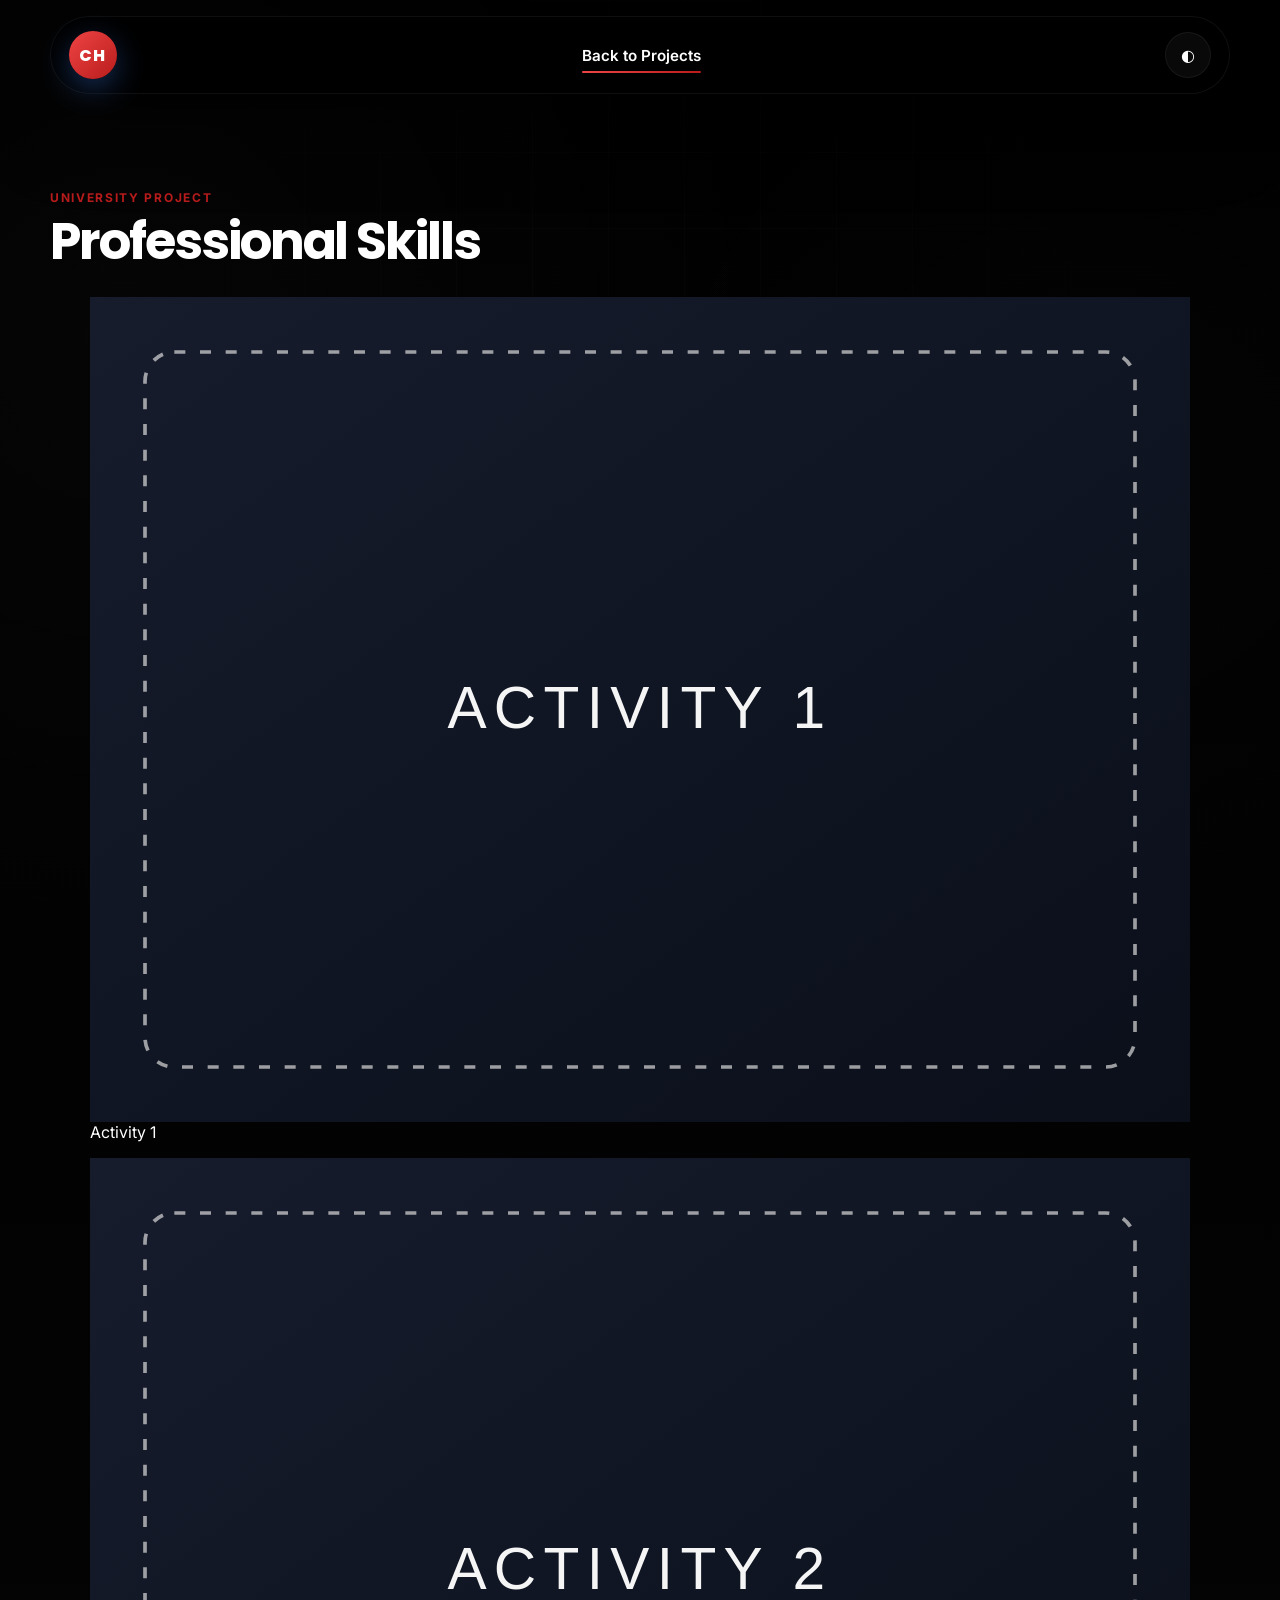
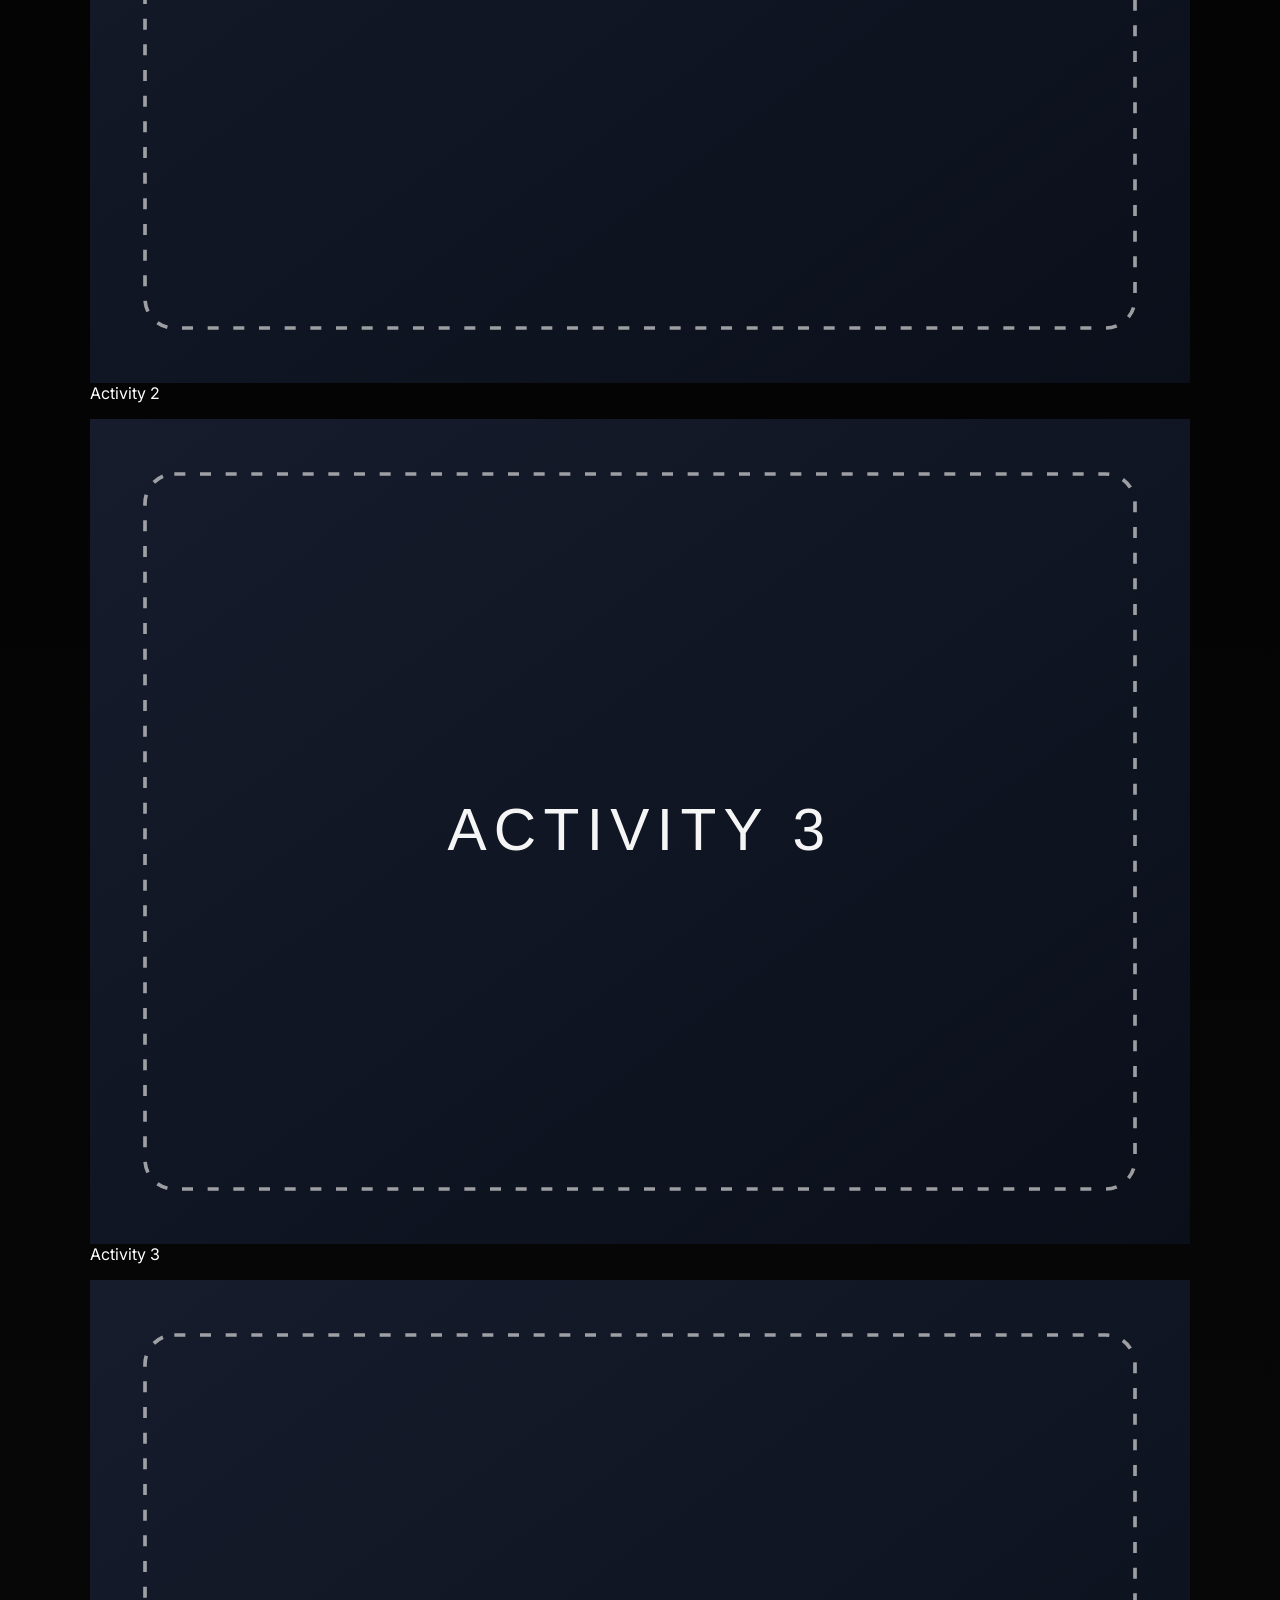
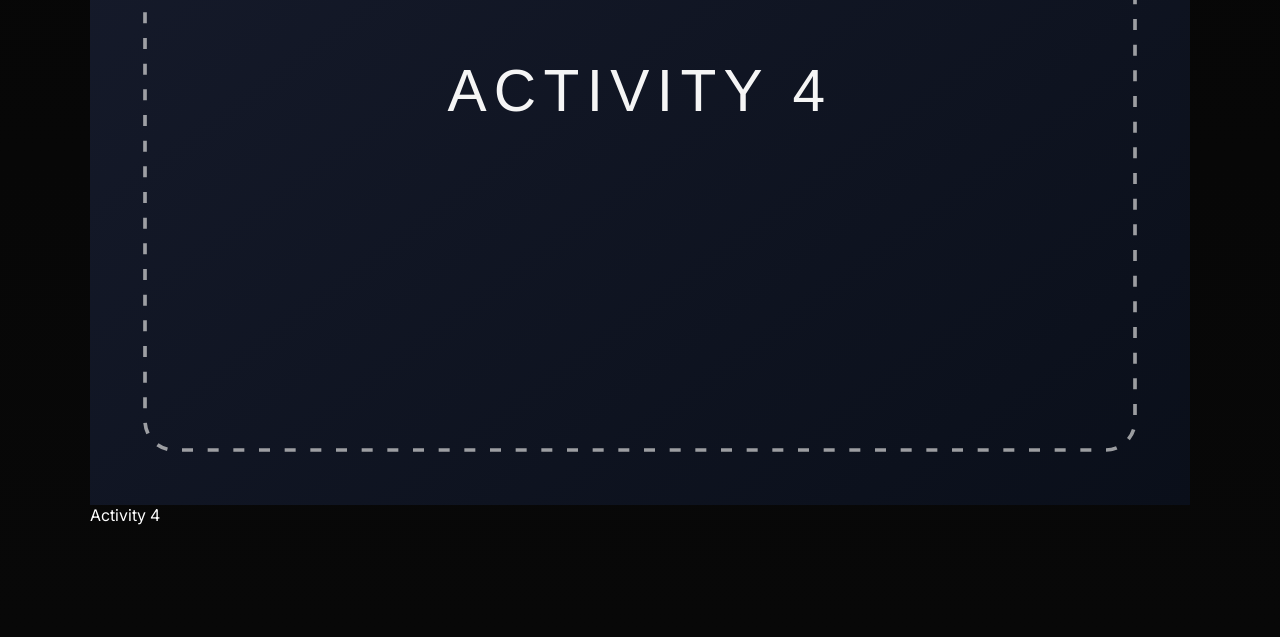
==== professional-skills.html @ 9ec1c838 "Updated project" ====
<!DOCTYPE html>
<html lang="en" data-theme="dark">
  <head>
    <meta charset="UTF-8" />
    <meta name="viewport" content="width=device-width, initial-scale=1.0" />
    <title>Professional Skills | Gallery</title>
    <link rel="preconnect" href="https://fonts.googleapis.com" />
    <link rel="preconnect" href="https://fonts.gstatic.com" crossorigin />
    <link href="https://fonts.googleapis.com/css2?family=Inter:wght@400;500;600;700;800&family=Poppins:wght@600;700;800&display=swap" rel="stylesheet" />
    <link rel="stylesheet" href="styles.css" />
    <script defer src="script.js"></script>
  </head>
  <body>
    <header class="nav-shell">
      <nav class="navbar" aria-label="Primary">
        <a class="brand" href="index.html" aria-label="Chamath Herath home">CH</a>
        <div class="nav-links">
          <a href="index.html#projects" class="nav-link active">Back to Projects</a>
        </div>
        <div class="nav-actions">
          <button class="theme-toggle magnetic" id="themeToggle" type="button" aria-label="Toggle theme">
            <span class="theme-icon">◐</span>
          </button>
        </div>
      </nav>
    </header>

    <main class="page-gallery section">
      <div class="section-heading gallery-heading">
        <span>University Project</span>
        <h2>Professional Skills</h2>
      </div>

      <div class="gallery-grid">
        <figure class="gallery-item">
          <img src="assets/professional-skills/placeholder-1.svg" alt="Professional Skills activity 1" />
          <figcaption>Activity 1</figcaption>
        </figure>
        <figure class="gallery-item">
          <img src="assets/professional-skills/placeholder-2.svg" alt="Professional Skills activity 2" />
          <figcaption>Activity 2</figcaption>
        </figure>
        <figure class="gallery-item">
          <img src="assets/professional-skills/placeholder-3.svg" alt="Professional Skills activity 3" />
          <figcaption>Activity 3</figcaption>
        </figure>
        <figure class="gallery-item">
          <img src="assets/professional-skills/placeholder-4.svg" alt="Professional Skills activity 4" />
          <figcaption>Activity 4</figcaption>
        </figure>
      </div>
    </main>
  </body>
</html>
---- styles.css ----
:root {
  --bg: #000000;
  --bg-elevated: rgba(0, 0, 0, 0.75);
  --surface: rgba(12, 12, 12, 0.78);
  --surface-strong: rgba(18, 18, 18, 0.94);
  --border: rgba(255, 255, 255, 0.06);
  --text: #ffffff;
  --muted: #bfbfbf;
  --primary: #ef4444; /* vivid red */
  --secondary: #b91c1c; /* darker red */
  --highlight: #ffffff;
  --success: #ef4444;
  --shadow: 0 24px 80px rgba(0, 0, 0, 0.6);
  --radius: 20px;
}

html[data-theme="light"] {
  --bg: #fff;
  --bg-elevated: rgba(255, 255, 255, 0.95);
  --surface: rgba(255, 255, 255, 0.98);
  --surface-strong: rgba(255, 255, 255, 1);
  --border: rgba(0, 0, 0, 0.06);
  --text: #0b0b0b;
  --muted: #4b4b4b;
  --shadow: 0 24px 80px rgba(0, 0, 0, 0.06);
}

* {
  box-sizing: border-box;
}

html {
  scroll-behavior: smooth;
}

body {
  margin: 0;
  font-family: "Inter", sans-serif;
  background:
    radial-gradient(circle at 10% 8%, rgba(255,255,255,0.02), transparent 18%),
    radial-gradient(circle at 85% 12%, rgba(255,255,255,0.01), transparent 14%),
    linear-gradient(180deg, rgba(0,0,0,1), rgba(8,8,8,1));
  color: var(--text);
  min-height: 100vh;
  overflow-x: hidden;
}

html[data-theme="light"] body {
  background:
    radial-gradient(circle at 10% 8%, rgba(0,0,0,0.02), transparent 18%),
    radial-gradient(circle at 85% 12%, rgba(0,0,0,0.01), transparent 14%),
    linear-gradient(180deg, #ffffff, #f7f7f7);
}

body::before {
  content: "";
  position: fixed;
  inset: 0;
  background-image: linear-gradient(rgba(255, 255, 255, 0.035) 1px, transparent 1px), linear-gradient(90deg, rgba(255, 255, 255, 0.035) 1px, transparent 1px);
  background-size: 76px 76px;
  mask-image: radial-gradient(circle at center, black 24%, transparent 82%);
  pointer-events: none;
  opacity: 0.55;
}

img {
  max-width: 100%;
  display: block;
}

a {
  color: inherit;
  text-decoration: none;
}

button,
input,
textarea {
  font: inherit;
}

.section {
  width: min(1180px, calc(100% - 32px));
  margin: 0 auto;
  padding: 96px 0;
  position: relative;
}

.nav-shell {
  position: sticky;
  top: 16px;
  z-index: 50;
  width: min(1180px, calc(100% - 24px));
  margin: 16px auto 0;
}

.navbar {
  display: flex;
  align-items: center;
  justify-content: space-between;
  gap: 16px;
  padding: 14px 18px;
  border: 1px solid var(--border);
  background: var(--bg-elevated);
  backdrop-filter: blur(18px);
  border-radius: 999px;
  box-shadow: var(--shadow);
}

.brand,
.footer-brand {
  font-family: "Poppins", sans-serif;
  font-weight: 800;
  letter-spacing: 0.08em;
}

.brand {
  width: 48px;
  height: 48px;
  display: grid;
  place-items: center;
  border-radius: 50%;
  background: linear-gradient(135deg, var(--primary), var(--secondary));
  color: white;
  box-shadow: 0 10px 30px rgba(59, 130, 246, 0.35);
  flex: 0 0 auto;
}

.nav-links {
  display: flex;
  align-items: center;
  gap: 22px;
}

.nav-link {
  color: var(--muted);
  font-size: 0.95rem;
  font-weight: 600;
  position: relative;
}

.nav-link::after {
  content: "";
  position: absolute;
  left: 0;
  bottom: -8px;
  width: 100%;
  height: 2px;
  border-radius: 999px;
  background: linear-gradient(90deg, var(--primary), var(--secondary));
  transform: scaleX(0);
  transform-origin: left;
  transition: transform 0.25s ease;
}

.nav-link.active,
.nav-link:hover {
  color: var(--text);
}

.nav-link.active::after,
.nav-link:hover::after {
  transform: scaleX(1);
}

.nav-actions {
  display: flex;
  align-items: center;
  gap: 10px;
}

.theme-toggle,
.nav-toggle,
.scroll-top {
  border: 1px solid var(--border);
  background: var(--surface);
  color: var(--text);
}

.theme-toggle,
.nav-toggle {
  width: 46px;
  height: 46px;
  border-radius: 50%;
}

.nav-toggle {
  display: none;
  flex-direction: column;
  justify-content: center;
  gap: 4px;
  padding: 0 12px;
}

.nav-toggle span {
  display: block;
  width: 20px;
  height: 2px;
  border-radius: 99px;
  background: currentColor;
  transition: transform 0.3s ease, opacity 0.3s ease;
}

.button {
  display: inline-flex;
  align-items: center;
  justify-content: center;
  gap: 8px;
  min-height: 48px;
  padding: 0 18px;
  border-radius: 999px;
  font-weight: 700;
  letter-spacing: 0.01em;
  border: 1px solid transparent;
  position: relative;
  overflow: hidden;
}

.button-primary {
  background: linear-gradient(135deg, var(--primary), var(--secondary));
  color: #fff;
  box-shadow: 0 16px 30px rgba(59, 130, 246, 0.25);
}

.button-secondary {
  background: rgba(59, 130, 246, 0.1);
  border-color: rgba(59, 130, 246, 0.24);
  color: var(--text);
}

.button-ghost {
  background: transparent;
  border-color: var(--border);
  color: var(--text);
}

.button:hover,
.theme-toggle:hover,
.nav-toggle:hover,
.scroll-top:hover {
  transform: translateY(-2px);
}

.hero {
  min-height: calc(100vh - 96px);
  display: grid;
  align-items: center;
}

.hero-grid {
  display: grid;
  grid-template-columns: 1.1fr 0.9fr;
  gap: 40px;
  align-items: center;
}

.eyebrow,
.section-heading span,
.project-label,
.mini-label,
.timeline-year,
.contact-details span,
.feature-card,
.mini-label {
  text-transform: uppercase;
  letter-spacing: 0.14em;
  font-size: 0.75rem;
  color: var(--secondary);
  font-weight: 700;
}

.hero h1,
.section-heading h2,
.project-copy h3,
.service-card h3,
.skill-panel h3,
.info-card strong,
.contact-card strong,
.timeline-item h3 {
  font-family: "Poppins", sans-serif;
}

.hero h1 {
  margin: 10px 0 14px;
  font-size: clamp(3.2rem, 7vw, 6.5rem);
  line-height: 0.95;
  letter-spacing: -0.05em;
}

/* Gradient treatment for the displayed name */
.name-gradient {
  background: linear-gradient(90deg,#ffffff 0%, #ef4444 50%, #ffffff 100%);
  -webkit-background-clip: text;
  background-clip: text;
  color: transparent;
  font-family: "Poppins", sans-serif;
  font-weight: 800;
  display: inline-block;
}

/* Small blinking cursor beside the typed role */
.cursor {
  display: inline-block;
  margin-left: 8px;
  color: var(--muted);
  opacity: 1;
  animation: blink .9s steps(1,end) infinite;
}

/* Availability pill near hero heading */
.availability-pill {
  display: inline-flex;
  align-items: center;
  gap: 10px;
  padding: 8px 14px;
  border-radius: 999px;
  background: rgba(255,255,255,0.03);
  color: var(--muted);
  border: 1px solid rgba(255,255,255,0.04);
  font-weight: 700;
  margin-bottom: 12px;
}

.pill-dot {
  width: 10px;
  height: 10px;
  border-radius: 50%;
  background: linear-gradient(90deg,#ef4444,var(--secondary));
  box-shadow: 0 6px 18px rgba(239,68,68,0.12);
}

.typing-wrap {
  margin: 0 0 18px;
  display: flex;
  gap: 10px;
  flex-wrap: wrap;
  align-items: center;
  font-size: clamp(1.05rem, 2vw, 1.35rem);
  color: var(--text);
}

.typing-label {
  color: var(--muted);
}

.typing {
  font-family: "JetBrains Mono", monospace;
  color: #fff;
  padding: 8px 12px;
  border-radius: 999px;
  background: rgba(59, 130, 246, 0.14);
  border: 1px solid rgba(59, 130, 246, 0.18);
  min-width: 280px;
}

.hero-description {
  max-width: 62ch;
  color: var(--muted);
  line-height: 1.85;
  font-size: 1.04rem;
}

.hero-actions,
.project-actions {
  display: flex;
  flex-wrap: wrap;
  gap: 14px;
  margin-top: 28px;
}

.hero-stats {
  display: grid;
  grid-template-columns: repeat(3, minmax(0, 1fr));
  gap: 14px;
  margin-top: 34px;
}

.stat-card {
  padding: 18px;
  text-align: center;
}

.stat-card strong {
  display: block;
  font-size: 1.7rem;
  font-family: "Poppins", sans-serif;
}

.stat-card span {
  color: var(--muted);
  font-size: 0.92rem;
}

.hero-visual {
  position: relative;
  display: grid;
  place-items: center;
  min-height: 620px;
}

.visual-ring {
  position: absolute;
  inset: 12% 16%;
  border-radius: 50%;
  background: radial-gradient(circle, rgba(59, 130, 246, 0.16), rgba(6, 182, 212, 0.06) 40%, transparent 68%);
  filter: blur(4px);
  animation: pulse 8s ease-in-out infinite;
}

.profile-card {
  position: relative;
  width: min(420px, 88vw);
  aspect-ratio: 1;
  border-radius: 50%;
  padding: 0;
  display: grid;
  place-items: center;
  overflow: hidden;
  background: transparent;
  border: none;
  box-shadow: none;
}

.profile-photo {
  width: 100%;
  height: 100%;
  object-fit: cover;
  border-radius: 50%;
  border: none;
  box-shadow: none;
  transition: transform 0.45s ease;
  position: relative;
  z-index: 1;
}

.profile-card:hover .profile-photo,
.project-visual:hover .mockup-window {
  transform: scale(1.03);
}

.profile-glow { display: none; }

.profile-badges {
  position: absolute;
  inset: auto 16px 16px;
  display: flex;
  justify-content: center;
  gap: 8px;
  flex-wrap: wrap;
}

.profile-badges span,
.badge-row span {
  padding: 8px 12px;
  border-radius: 999px;
  background: rgba(2, 6, 23, 0.48);
  border: 1px solid rgba(255, 255, 255, 0.12);
  backdrop-filter: blur(12px);
  font-size: 0.8rem;
  font-weight: 700;
}

.floating-card {
  position: absolute;
  right: 2%;
  padding: 16px 18px;
  min-width: 180px;
  z-index: 2;
}

.floating-card:nth-of-type(2) {
  top: 14%;
}

.floating-card:nth-of-type(3) {
  bottom: 18%;
  left: 4%;
}

.floating-card strong {
  display: block;
  font-size: 0.95rem;
  margin-top: 4px;
}

.floating {
  animation: float 6s ease-in-out infinite;
}

.delay-1 {
  animation-delay: 0.8s;
  transition-delay: 0.18s;
}

.delay-2 {
  animation-delay: 1.6s;
  transition-delay: 0.36s;
}

.delay-3 {
  animation-delay: 2.4s;
  transition-delay: 0.54s;
}

.glass {
  background: var(--surface);
  border: 1px solid var(--border);
  backdrop-filter: blur(20px);
  box-shadow: var(--shadow);
  border-radius: var(--radius);
}

.section-heading {
  display: grid;
  gap: 10px;
  margin-bottom: 28px;
}

.section-heading h2 {
  margin: 0;
  font-size: clamp(2rem, 4vw, 3.4rem);
  line-height: 1.05;
  letter-spacing: -0.04em;
}

.about-grid,
.skills-grid,
.contact-grid,
.featured-project {
  display: grid;
  gap: 22px;
}

.about-grid {
  grid-template-columns: 1.1fr 0.9fr;
  align-items: start;
}

/* About card styling to match reference */
.about-copy {
  padding: 32px 34px;
  border-radius: 22px;
  background: linear-gradient(180deg, rgba(8,15,26,0.92), rgba(6,10,18,0.86));
  border: 1px solid rgba(255,255,255,0.03);
}

.about-stats {
  display: grid;
  grid-template-columns: repeat(4, minmax(0,1fr));
  gap: 18px;
  margin-top: 28px;
  align-items: start;
}

.about-stats .stat {
  padding: 12px 8px 4px;
}

.stat-number {
  font-family: 'Poppins', sans-serif;
  font-weight: 800;
  font-size: 2.4rem;
  line-height: 1;
  background: linear-gradient(90deg, #ffffff 0%, var(--primary) 60%);
  -webkit-background-clip: text;
  background-clip: text;
  color: transparent;
}

.stat-label {
  margin-top: 8px;
  font-size: 0.85rem;
  color: var(--muted);
  text-transform: uppercase;
  letter-spacing: 0.12em;
  font-weight: 700;
}

/* Info cards on the right */
.about-grid .info-card {
  background: rgba(6,12,20,0.55);
  border-radius: 18px;
  padding: 18px;
  border: 1px solid rgba(255,255,255,0.03);
}

.about-grid .info-card span {
  color: #34d399; /* green label */
  font-weight: 800;
  letter-spacing: 0.18em;
  font-size: 0.72rem;
}

.about-grid .info-card strong {
  color: var(--text);
  font-weight: 600;
  display: block;
  margin-top: 8px;
}

.about-copy,
.contact-card {
  padding: 28px;
}

.about-copy p,
.timeline-item p,
.service-card p,
.project-copy p,
.contact-details a,
.footer p {
  color: var(--muted);
  line-height: 1.8;
}

.info-grid {
  display: grid;
  grid-template-columns: repeat(2, minmax(0, 1fr));
  gap: 16px;
}

.info-card {
  padding: 18px;
}

.info-card span {
  display: block;
  margin-bottom: 8px;
  color: var(--secondary);
  font-size: 0.78rem;
  text-transform: uppercase;
  letter-spacing: 0.12em;
  font-weight: 700;
}

.info-card strong {
  font-size: 1rem;
  line-height: 1.5;
}

.highlight-card {
  background: linear-gradient(135deg, rgba(59, 130, 246, 0.2), rgba(6, 182, 212, 0.16));
}

.timeline {
  display: block;
  position: relative;
  padding: 40px 0;
  margin-top: 8px;
}

.timeline::before {
  content: "";
  position: absolute;
  left: 50%;
  top: 0;
  bottom: 0;
  width: 2px;
  background: linear-gradient(180deg, rgba(99,102,241,0.14), rgba(6,182,212,0.08));
  transform: translateX(-50%);
  z-index: 0;
}

.timeline-item {
  position: relative;
  width: calc(50% - 48px);
  padding: 26px;
  margin: 28px 0;
  z-index: 2;
}

.timeline-item:nth-child(odd) {
  margin-right: auto;
  left: 0;
}

.timeline-item:nth-child(even) {
  margin-left: auto;
}

.timeline-dot {
  position: absolute;
  top: 24px;
  width: 18px;
  height: 18px;
  border-radius: 50%;
  background: radial-gradient(circle at 35% 35%, #fff, rgba(255,255,255,0.06));
  box-shadow: 0 0 0 8px rgba(59, 130, 246, 0.06), 0 0 18px rgba(96,165,250,0.06);
  z-index: 3;
}

.timeline-item:nth-child(odd) .timeline-dot {
  right: -38px;
}

.timeline-item:nth-child(even) .timeline-dot {
  left: -38px;
}

@media (max-width: 1080px) {
  .timeline::before { left: 20px; transform: none; }
  .timeline-item { width: 100%; margin-left: 0; margin-right: 0; padding-left: 56px; }
  .timeline-item .timeline-dot { left: 20px; right: auto; }
}

.timeline-item h3 {
  margin: 8px 0 8px;
  font-size: 1.25rem;
}

.timeline-status {
  color: var(--secondary);
  font-weight: 600;
}

.timeline-badge {
  margin-top: 12px;
}

.badge {
  display: inline-block;
  padding: 8px 12px;
  border-radius: 999px;
  font-weight: 700;
  font-size: 0.9rem;
  color: #0b1220;
}

.badge.in-progress {
  background: linear-gradient(90deg, rgba(239,68,68,0.10), rgba(185,28,28,0.08));
  color: var(--primary);
  border: 1px solid rgba(239,68,68,0.10);
}

.badge.completed {
  background: linear-gradient(90deg, rgba(255,255,255,0.02), rgba(255,255,255,0.01));
  color: var(--muted);
  border: 1px solid rgba(255,255,255,0.03);
}

.skills-grid {
  grid-template-columns: 1fr 0.9fr;
}

.skill-panel,
.skills-cards article,
.service-card,
.feature-card,
.circle-card,
.project-copy,
.map-card {
  padding: 24px;
}

.bar-list {
  display: grid;
  gap: 14px;
}

.bar-item span {
  display: block;
  margin-bottom: 8px;
  font-weight: 700;
}

.bar {
  height: 12px;
  border-radius: 999px;
  background: rgba(148, 163, 184, 0.14);
  overflow: hidden;
}

.bar i {
  display: block;
  width: var(--value);
  height: 100%;
  border-radius: inherit;
  background: linear-gradient(90deg, var(--primary), var(--secondary), var(--highlight));
  transform-origin: left;
  transform: scaleX(0);
  transition: transform 1.2s ease;
}

.skills-animate .bar i {
  transform: scaleX(1);
}

.skills-cards {
  display: grid;
  gap: 16px;
}

.skills-cards article h3,
.service-card h3 {
  margin: 0 0 10px;
  font-size: 1.12rem;
}

.skill-circles {
  display: grid;
  grid-template-columns: repeat(4, minmax(0, 1fr));
  gap: 26px 22px;
  margin-top: 20px;
  --circle-accent: #ef4444;
  --circle-accent-soft: rgba(239, 68, 68, 0.16);
  --circle-track: rgba(148, 163, 184, 0.18);
}

.circle-card {
  min-height: 196px;
  display: grid;
  justify-items: center;
  align-content: start;
  gap: 20px;
  padding-top: 0;
  background: transparent;
  position: relative;
  overflow: visible;
  border: 0;
  box-shadow: none;
  transform: translateZ(0);
  transition: transform 0.35s ease;
}

.circle-card:hover {
  transform: translateY(-4px);
}

.circle-ring {
  width: 128px;
  height: 128px;
  border-radius: 50%;
  display: grid;
  place-items: center;
  position: relative;
  background: radial-gradient(circle at center, rgba(8, 13, 30, 0.98), rgba(10, 14, 28, 0.98));
  box-shadow: 0 0 0 1px rgba(255, 255, 255, 0.03), 0 14px 36px rgba(0, 0, 0, 0.22);
}

.circle-ring::before {
  content: "";
  position: absolute;
  inset: -2px;
  border-radius: 50%;
  background:
    conic-gradient(from 270deg, var(--circle-accent) calc(var(--progress, 0) * 1%), var(--circle-track) 0);
  -webkit-mask: radial-gradient(circle at center, transparent 63%, black 64%);
  mask: radial-gradient(circle at center, transparent 63%, black 64%);
  opacity: 0.98;
  animation: ring-pulse 4.5s ease-in-out infinite;
  filter: drop-shadow(0 0 14px rgba(239, 68, 68, 0.28));
}

.circle-ring::after {
  content: "";
  position: absolute;
  inset: 10px;
  border-radius: 50%;
  background:
    radial-gradient(circle at 32% 28%, rgba(255, 255, 255, 0.08), transparent 30%),
    radial-gradient(circle at 70% 72%, var(--circle-accent-soft), transparent 42%);
  opacity: 0.82;
  animation: glow-drift 6s ease-in-out infinite;
}

.circle-ring strong {
  position: relative;
  z-index: 1;
  text-align: center;
  display: block;
  font-family: "Poppins", sans-serif;
  font-size: 2rem;
  color: #eef2ff;
  text-shadow: 0 0 18px rgba(255, 255, 255, 0.12);
}

.circle-card span {
  display: block;
  color: #9aa5c4;
  font-size: 1rem;
  letter-spacing: 0;
  text-align: center;
}

.services-grid,
.why-grid {
  display: grid;
  gap: 16px;
}

.services-grid {
  grid-template-columns: repeat(3, minmax(0, 1fr));
}

.service-card {
  min-height: 220px;
}

.service-icon {
  width: 54px;
  height: 54px;
  display: grid;
  place-items: center;
  border-radius: 18px;
  background: linear-gradient(135deg, rgba(59, 130, 246, 0.18), rgba(6, 182, 212, 0.14));
  margin-bottom: 16px;
  font-size: 1.35rem;
}

.featured-project {
  grid-template-columns: 0.95fr 1.05fr;
  align-items: center;
  padding: 18px;
}

.professional-skills {
  display: grid;
  grid-template-columns: 1fr;
  gap: 18px;
  padding: 22px;
  margin-top: 28px;
  border: 1px solid var(--border);
  border-radius: var(--radius);
  align-items: center;
}

.professional-skills-copy {
  padding: 14px 8px;
}

.professional-skills-copy h3 {
  margin: 10px 0 14px;
  font-size: clamp(1.8rem, 3vw, 2.5rem);
  letter-spacing: -0.04em;
}

.project-title-link {
  display: inline-block;
  color: var(--text);
  transition: opacity 0.2s ease, transform 0.2s ease;
}

.project-title-link:hover {
  opacity: 0.85;
  transform: translateX(2px);
}

.project-title-link h3 {
  margin: 0;
}

.project-visual {
  padding: 10px;
}

.mockup-window {
  transition: transform 0.45s ease;
  border-radius: 24px;
  overflow: hidden;
  background: linear-gradient(180deg, rgba(15, 23, 42, 0.95), rgba(3, 7, 18, 0.95));
  border: 1px solid rgba(255, 255, 255, 0.08);
  position: relative;
}

.mockup-bar,
.mockup-card,
.mockup-content {
  position: relative;
  z-index: 2;
}
  padding: 18px;
  position: relative;
  z-index: 2;
}

.hero-mockup {
  min-height: 460px;
  border-radius: 20px;
  background:
    radial-gradient(circle at 20% 20%, rgba(59, 130, 246, 0.25), transparent 28%),
    radial-gradient(circle at 80% 10%, rgba(6, 182, 212, 0.18), transparent 24%),
    linear-gradient(135deg, rgba(15, 23, 42, 0.98), rgba(8, 15, 31, 0.98));
  border: 1px solid rgba(255, 255, 255, 0.06);
  position: relative;
  overflow: hidden;
}

.mockup-backdrop {
  position: absolute;
  inset: 0;
  width: 100%;
  height: 100%;
  object-fit: cover;
  display: block;
  z-index: 0;
}

.mockup-bar,
.mockup-card,
.mockup-content {
  position: relative;
  z-index: 2;
}

.mockup-tag {
  position: absolute;
  left: 24px;
  top: 24px;
  padding: 10px 14px;
  border-radius: 999px;
  background: rgba(255, 255, 255, 0.08);
  border: 1px solid rgba(255, 255, 255, 0.12);
  font-weight: 700;
}


.mockup-card .mockup-screenshot {
  position: absolute;
  inset: 0;
  width: 100%;
  height: 100%;
  object-fit: cover;
  display: block;
  filter: saturate(0.9) contrast(0.9) brightness(0.95);
  z-index: 0;
}

.mockup-card .mockup-tag,
.mockup-card .mockup-lines,
.mockup-card .mockup-grid {
  position: relative;
  z-index: 2;
}
.mockup-lines,
.mockup-grid {
  position: absolute;
  left: 24px;
  right: 24px;
  border-radius: 18px;
  background: rgba(255, 255, 255, 0.06);
}

.mockup-lines {
  top: 92px;
  height: 120px;
  background-image: linear-gradient(rgba(255, 255, 255, 0.18) 2px, transparent 2px);
  background-size: 100% 20px;
  opacity: 0.8;
}

.mockup-grid {
  bottom: 24px;
  height: 210px;
  background:
    linear-gradient(rgba(255, 255, 255, 0.08) 1px, transparent 1px),
    linear-gradient(90deg, rgba(255, 255, 255, 0.08) 1px, transparent 1px);
  background-size: 54px 54px;
  box-shadow: inset 0 0 0 1px rgba(255, 255, 255, 0.08);
}

.project-copy h3 {
  margin: 6px 0 12px;
  font-size: clamp(1.8rem, 4vw, 2.7rem);
}

.badge-row,
.feature-list {
  display: flex;
  flex-wrap: wrap;
  gap: 10px;
  margin-top: 18px;
}

.feature-list {
  padding-left: 18px;
  color: var(--muted);
  display: grid;
  gap: 10px;
  margin-top: 18px;
}

.why-grid {
  grid-template-columns: repeat(4, minmax(0, 1fr));
  align-items: stretch;
}

.feature-card {
  min-height: 260px;
  padding: 28px 24px 26px;
  display: flex;
  flex-direction: column;
  align-items: flex-start;
  justify-content: flex-start;
  text-align: left;
  font-size: 1rem;
  color: var(--text);
  border: 1px solid rgba(255, 255, 255, 0.04);
  border-radius: 22px;
  background: rgba(17, 24, 39, 0.55);
}

.feature-card .feature-number {
  margin-bottom: 20px;
  color: var(--primary);
  font-size: 0.8rem;
  font-weight: 700;
  letter-spacing: 0.15em;
  text-transform: uppercase;
}

.feature-card h3 {
  margin: 0 0 14px;
  font-size: clamp(1.35rem, 2vw, 1.8rem);
  line-height: 1.25;
  letter-spacing: -0.03em;
  font-family: "Poppins", sans-serif;
}

.feature-card p {
  margin: 0;
  color: var(--muted);
  line-height: 1.7;
  font-size: 1rem;
}

.contact-grid {
  grid-template-columns: 1.05fr 0.95fr;
  align-items: start;
}

.contact-details {
  display: grid;
  gap: 14px;
  margin-bottom: 22px;
}

.contact-details strong {
  display: block;
  margin-top: 4px;
  font-size: 1rem;
}

.contact-form {
  display: grid;
  gap: 14px;
}

.contact-form label {
  display: grid;
  gap: 8px;
}

.contact-form input,
.contact-form textarea {
  width: 100%;
  padding: 14px 16px;
  border-radius: 16px;
  border: 1px solid var(--border);
  background: rgba(255, 255, 255, 0.03);
  color: var(--text);
  outline: none;
}

.contact-form input:focus,
.contact-form textarea:focus {
  border-color: rgba(59, 130, 246, 0.55);
  box-shadow: 0 0 0 4px rgba(59, 130, 246, 0.12);
}

.form-status {
  min-height: 24px;
  margin: 0;
  color: var(--secondary);
}

.map-card {
  padding: 12px;
  min-height: 640px;
}

.map-card iframe {
  width: 100%;
  height: 100%;
  min-height: 616px;
  border: 0;
  border-radius: calc(var(--radius) - 8px);
  filter: saturate(0.9) contrast(1.05);
}

.footer {
  width: min(1180px, calc(100% - 32px));
  margin: 0 auto 24px;
  padding: 26px 0 46px;
  border-top: 1px solid var(--border);
  display: flex;
  flex-wrap: wrap;
  justify-content: space-between;
  gap: 18px;
  color: var(--muted);
}

.footer-links {
  display: flex;
  flex-wrap: wrap;
  gap: 14px;
}

.footer a:hover {
  color: var(--text);
}

.scroll-top {
  position: fixed;
  right: 22px;
  bottom: 22px;
  width: 52px;
  height: 52px;
  border-radius: 50%;
  display: grid;
  place-items: center;
  opacity: 0;
  pointer-events: none;
  transition: opacity 0.25s ease, transform 0.25s ease;
  z-index: 55;
}

.scroll-top.visible {
  opacity: 1;
  pointer-events: auto;
}

.cursor-glow {
  position: fixed;
  inset: 0 auto auto 0;
  width: 220px;
  height: 220px;
  border-radius: 50%;
  background: radial-gradient(circle, rgba(59, 130, 246, 0.14), transparent 65%);
  pointer-events: none;
  transform: translate(-999px, -999px);
  z-index: 0;
  filter: blur(4px);
}

.particles {
  position: fixed;
  inset: 0;
  pointer-events: none;
  z-index: 0;
}

.particle {
  position: absolute;
  width: 6px;
  height: 6px;
  border-radius: 50%;
  background: rgba(255, 255, 255, 0.34);
  box-shadow: 0 0 18px rgba(6, 182, 212, 0.45);
  animation: drift linear infinite;
}

.page-loader {
  position: fixed;
  inset: 0;
  z-index: 100;
  display: grid;
  place-items: center;
  gap: 14px;
  background: radial-gradient(circle at center, rgba(15, 23, 42, 0.98), rgba(2, 6, 23, 1));
  transition: opacity 0.45s ease, visibility 0.45s ease;
}

.page-loader.hidden {
  opacity: 0;
  visibility: hidden;
  pointer-events: none;
}

.loader-orbit {
  width: 70px;
  height: 70px;
  border-radius: 50%;
  border: 2px solid rgba(255, 255, 255, 0.14);
  border-top-color: var(--primary);
  animation: spin 1.1s linear infinite;
}

.loader-text {
  color: var(--muted);
  letter-spacing: 0.08em;
  text-transform: uppercase;
  font-size: 0.8rem;
}

.reveal {
  opacity: 0;
  transform: translateY(30px);
  transition: opacity 0.8s ease, transform 0.8s ease;
}

.reveal.visible {
  opacity: 1;
  transform: translateY(0);
}

.magnetic {
  transition: transform 0.2s ease;
}

.ripple::after {
  content: "";
  position: absolute;
  inset: 50% auto auto 50%;
  width: 10px;
  height: 10px;
  border-radius: 50%;
  background: rgba(255, 255, 255, 0.35);
  opacity: 0;
  transform: translate(-50%, -50%) scale(1);
}

.ripple.ripple-active::after {
  animation: ripple 0.75s ease-out;
}

@keyframes spin {
  to {
    transform: rotate(360deg);
  }
}

@keyframes float {
  0%,
  100% {
    transform: translateY(0) translateX(0);
  }
  50% {
    transform: translateY(-14px) translateX(6px);
  }
}

@keyframes pulse {
  0%,
  100% {
    opacity: 0.65;
    transform: scale(1);
  }
  50% {
    opacity: 0.95;
    transform: scale(1.03);
  }
}

@keyframes ring-pulse {
  0%,
  100% {
    transform: scale(1);
    opacity: 0.9;
  }
  50% {
    transform: scale(1.03);
    opacity: 1;
  }
}

@keyframes glow-drift {
  0%,
  100% {
    transform: scale(1) translate(0, 0);
    opacity: 0.6;
  }
  50% {
    transform: scale(1.05) translate(2px, -2px);
    opacity: 0.85;
  }
}

@keyframes ripple {
  0% {
    opacity: 0.3;
    transform: translate(-50%, -50%) scale(1);
  }
  100% {
    opacity: 0;
    transform: translate(-50%, -50%) scale(28);
  }
}

@keyframes drift {
  from {
    transform: translateY(0);
  }
  to {
    transform: translateY(-110vh);
  }
}

@media (max-width: 1080px) {
  .hero-grid,
  .about-grid,
  .skills-grid,
  .featured-project,
  .contact-grid {
    grid-template-columns: 1fr;
  }

  .hero-visual {
    min-height: 560px;
  }

  .services-grid,
  .why-grid,
  .skill-circles {
    grid-template-columns: repeat(2, minmax(0, 1fr));
  }
}

@media (max-width: 820px) {
  .nav-toggle {
    display: flex;
  }

  .nav-links {
    position: absolute;
    top: calc(100% + 12px);
    left: 0;
    right: 0;
    display: grid;
    gap: 0;
    padding: 14px;
    background: var(--surface-strong);
    border: 1px solid var(--border);
    border-radius: 28px;
    box-shadow: var(--shadow);
    transform: translateY(-10px);
    opacity: 0;
    pointer-events: none;
    transition: opacity 0.25s ease, transform 0.25s ease;
  }

  .nav-links.open {
    opacity: 1;
    transform: translateY(0);
    pointer-events: auto;
  }

  .nav-links a {
    padding: 14px 12px;
    border-radius: 16px;
  }

  .nav-links a:hover {
    background: rgba(59, 130, 246, 0.09);
  }

  .navbar {
    position: relative;
    border-radius: 28px;
  }

  .hero {
    min-height: auto;
    padding-top: 48px;
  }

  .hero-stats,
  .services-grid,
  .why-grid,
  .skill-circles,
  .info-grid {
    grid-template-columns: 1fr;
  }

  .floating-card {
    position: static;
    margin-top: 16px;
  }

  .hero-visual {
    min-height: auto;
    gap: 12px;
  }
}

@media (max-width: 560px) {
  .section {
    width: min(100%, calc(100% - 22px));
    padding: 72px 0;
  }

  .navbar {
    padding: 10px 12px;
  }

  .nav-actions {
    gap: 8px;
  }

  .button {
    width: 100%;
  }

  .hero-actions,
  .project-actions {
    flex-direction: column;
  }

  .profile-card {
    width: min(340px, 92vw);
  }

  .skill-panel,
  .skills-cards article,
  .service-card,
  .feature-card,
  .circle-card,
  .project-copy,
  .contact-card,
  .map-card,
  .about-copy,
  .info-card,
  .timeline-item {
    padding: 20px;
  }

  .map-card iframe {
    min-height: 360px;
  }
}
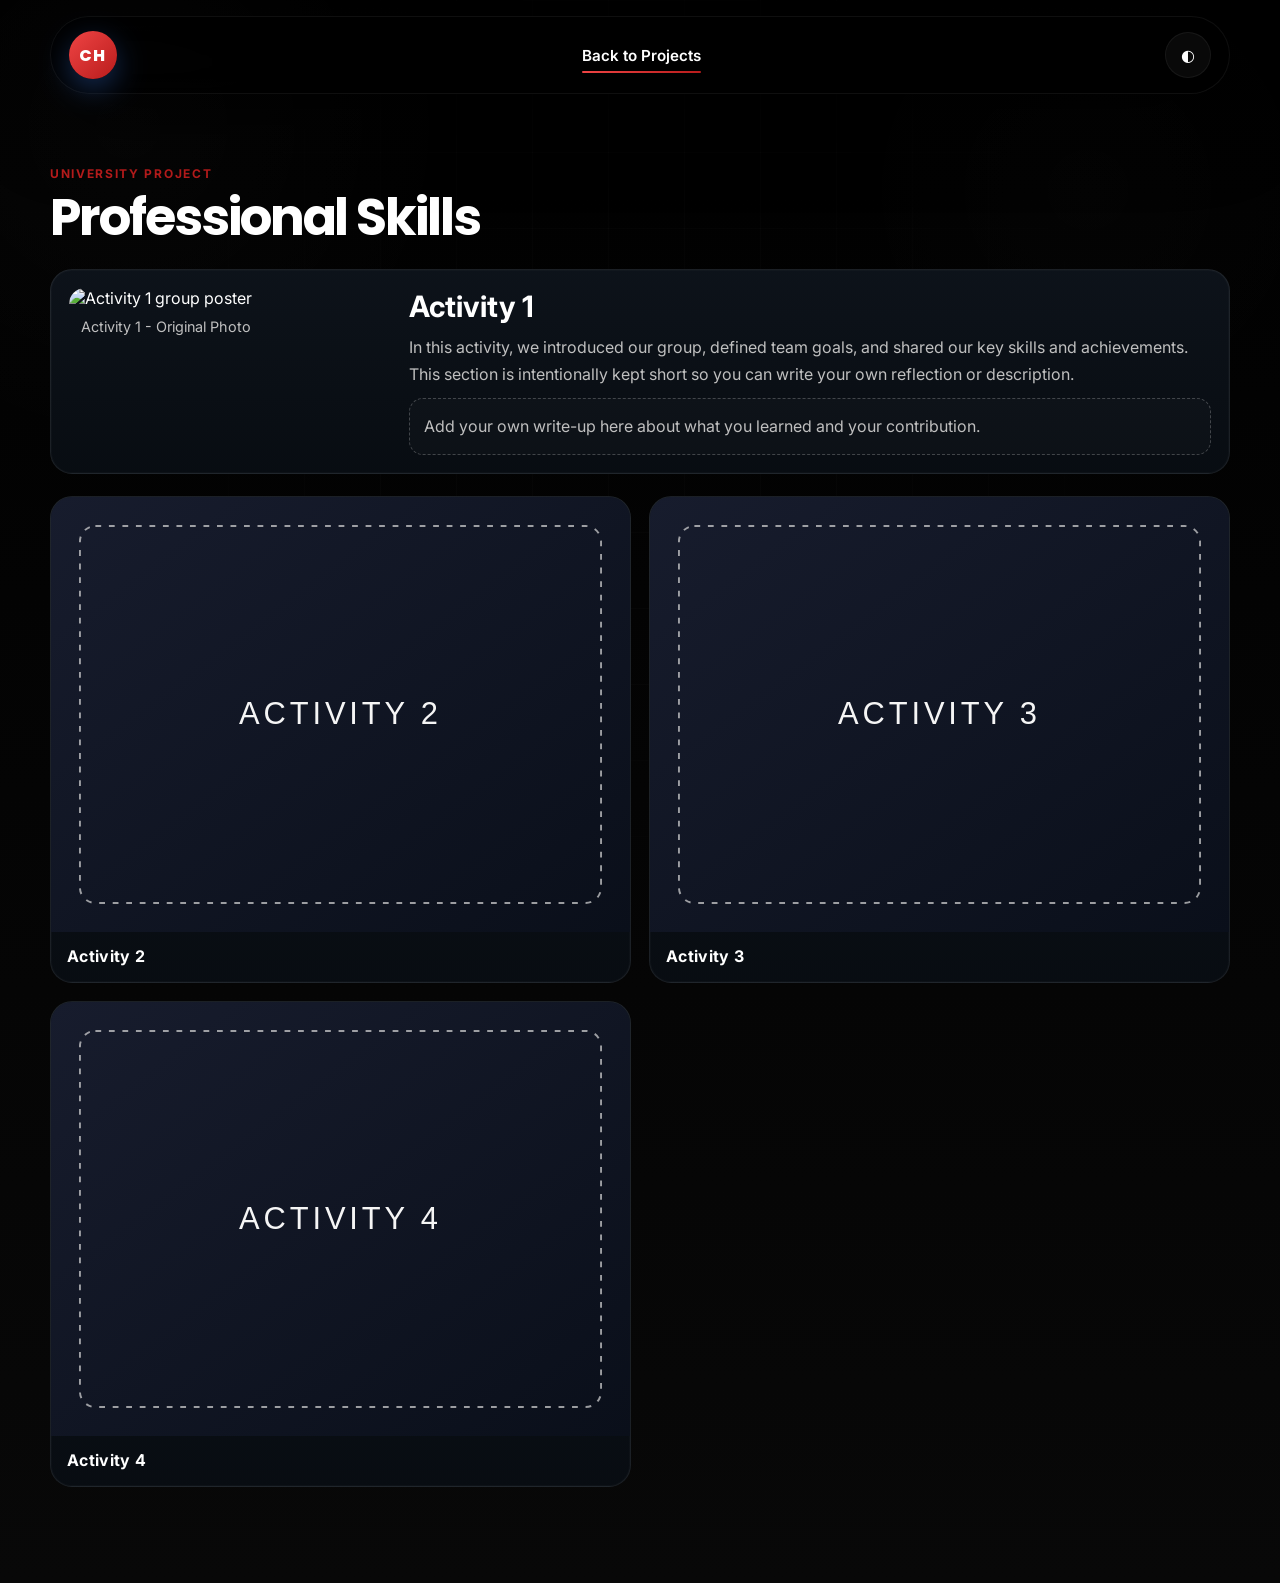
==== commit 98ade5b7: "Updated the Professional Skills" ====
--- a/professional-skills.html
+++ b/professional-skills.html
@@ -31,11 +31,26 @@
         <h2>Professional Skills</h2>
       </div>
 
+      <section class="activity-focus" aria-labelledby="activityOneTitle">
+        <figure class="activity-focus-photo">
+          <img
+            src="https://i.postimg.cc/ryR3fGk8/Whats-App-Image-2026-08-16-at-11-34-57.jpg"
+            alt="Activity 1 group poster"
+          />
+          <figcaption>Activity 1 - Original Photo</figcaption>
+        </figure>
+
+        <article class="activity-focus-copy">
+          <h3 id="activityOneTitle">Activity 1</h3>
+          <p>
+            In this activity, we introduced our group, defined team goals, and shared our key skills and achievements.
+            This section is intentionally kept short so you can write your own reflection or description.
+          </p>
+          <p class="activity-write-placeholder">Add your own write-up here about what you learned and your contribution.</p>
+        </article>
+      </section>
+
       <div class="gallery-grid">
-        <figure class="gallery-item">
-          <img src="assets/professional-skills/placeholder-1.svg" alt="Professional Skills activity 1" />
-          <figcaption>Activity 1</figcaption>
-        </figure>
         <figure class="gallery-item">
           <img src="assets/professional-skills/placeholder-2.svg" alt="Professional Skills activity 2" />
           <figcaption>Activity 2</figcaption>
--- a/styles.css
+++ b/styles.css
@@ -908,30 +908,73 @@
 }
 
 .featured-project {
-  grid-template-columns: 0.95fr 1.05fr;
-  align-items: center;
-  padding: 18px;
+  display: block;
+  padding: 24px 18px 18px;
+  margin-bottom: 28px;
+  border: 1px solid rgba(255,255,255,0.08);
+  border-radius: 26px;
+  background: linear-gradient(180deg, rgba(14, 20, 28, 0.92), rgba(9, 14, 20, 0.9));
+  box-shadow: inset 0 0 0 1px rgba(255,255,255,0.02);
+}
+
+.project-copy {
+  width: 100%;
+  display: grid;
+  gap: 14px;
+}
+
+.project-copy .project-label {
+  display: inline-block;
+  color: var(--primary);
+  font-size: 0.82rem;
+  letter-spacing: 0.12em;
+  text-transform: uppercase;
+  font-weight: 800;
+  margin: 0;
+}
+
+.project-copy h3 {
+  margin: 0;
+  font-size: clamp(2.4rem, 5vw, 5rem);
+  line-height: 0.94;
+  letter-spacing: -0.06em;
+  font-weight: 800;
+  color: #ffffff;
 }
 
 .professional-skills {
-  display: grid;
-  grid-template-columns: 1fr;
-  gap: 18px;
-  padding: 22px;
+  display: block;
   margin-top: 28px;
-  border: 1px solid var(--border);
-  border-radius: var(--radius);
-  align-items: center;
+  padding: 24px 18px 18px;
+  border: 1px solid rgba(255,255,255,0.08);
+  border-radius: 26px;
+  background: linear-gradient(180deg, rgba(14, 20, 28, 0.92), rgba(9, 14, 20, 0.9));
+  box-shadow: inset 0 0 0 1px rgba(255,255,255,0.02);
 }
 
 .professional-skills-copy {
-  padding: 14px 8px;
+  padding: 0;
+  display: grid;
+  gap: 14px;
+}
+
+.professional-skills-copy .project-label {
+  display: inline-block;
+  color: var(--primary);
+  font-size: 0.82rem;
+  letter-spacing: 0.12em;
+  text-transform: uppercase;
+  font-weight: 800;
+  margin: 0;
 }
 
 .professional-skills-copy h3 {
-  margin: 10px 0 14px;
-  font-size: clamp(1.8rem, 3vw, 2.5rem);
-  letter-spacing: -0.04em;
+  margin: 0;
+  font-size: clamp(2.4rem, 5vw, 5rem);
+  line-height: 0.94;
+  letter-spacing: -0.06em;
+  font-weight: 800;
+  color: #ffffff;
 }
 
 .project-title-link {
@@ -1060,7 +1103,7 @@
 
 .project-copy h3 {
   margin: 6px 0 12px;
-  font-size: clamp(1.8rem, 4vw, 2.7rem);
+  font-size: 36px;
 }
 
 .badge-row,
@@ -1077,6 +1120,95 @@
   display: grid;
   gap: 10px;
   margin-top: 18px;
+}
+
+.page-gallery {
+  padding-top: 72px;
+}
+
+.gallery-heading {
+  margin-bottom: 24px;
+}
+
+.activity-focus {
+  display: grid;
+  grid-template-columns: 320px minmax(0, 1fr);
+  gap: 20px;
+  align-items: start;
+  margin-bottom: 22px;
+  padding: 18px;
+  border-radius: 22px;
+  border: 1px solid rgba(255, 255, 255, 0.08);
+  background: linear-gradient(180deg, rgba(14, 20, 28, 0.92), rgba(9, 14, 20, 0.9));
+  box-shadow: inset 0 0 0 1px rgba(255, 255, 255, 0.02);
+}
+
+.activity-focus-photo {
+  margin: 0;
+  border-radius: 16px;
+  overflow: hidden;
+}
+
+.activity-focus-photo img {
+  width: 100%;
+  height: auto;
+  object-fit: initial;
+  object-position: center;
+  background: transparent;
+}
+
+.activity-focus-photo figcaption {
+  padding: 10px 12px 12px;
+  font-size: 0.9rem;
+  color: var(--muted);
+}
+
+.activity-focus-copy h3 {
+  margin: 0;
+  font-size: clamp(1.5rem, 2.3vw, 2rem);
+}
+
+.activity-focus-copy p {
+  margin: 10px 0 0;
+  color: var(--muted);
+  line-height: 1.7;
+}
+
+.activity-write-placeholder {
+  margin-top: 14px;
+  padding: 14px;
+  border: 1px dashed rgba(255, 255, 255, 0.22);
+  border-radius: 14px;
+  color: rgba(255, 255, 255, 0.78);
+  background: rgba(255, 255, 255, 0.02);
+}
+
+.gallery-grid {
+  display: grid;
+  grid-template-columns: repeat(2, minmax(0, 1fr));
+  gap: 18px;
+}
+
+.gallery-item {
+  margin: 0;
+  overflow: hidden;
+  border-radius: 22px;
+  border: 1px solid rgba(255, 255, 255, 0.08);
+  background: linear-gradient(180deg, rgba(14, 20, 28, 0.92), rgba(9, 14, 20, 0.9));
+  box-shadow: inset 0 0 0 1px rgba(255, 255, 255, 0.02);
+}
+
+.gallery-item img {
+  width: 100%;
+  aspect-ratio: 4 / 3;
+  object-fit: cover;
+}
+
+.gallery-item figcaption {
+  padding: 14px 16px 16px;
+  font-weight: 700;
+  letter-spacing: 0.02em;
+  color: var(--text);
 }
 
 .why-grid {
@@ -1402,6 +1534,18 @@
   .featured-project,
   .contact-grid {
     grid-template-columns: 1fr;
+  }
+
+  .gallery-grid {
+    grid-template-columns: 1fr;
+  }
+
+  .activity-focus {
+    grid-template-columns: 1fr;
+  }
+
+  .activity-focus-photo {
+    max-width: 360px;
   }
 
   .hero-visual {
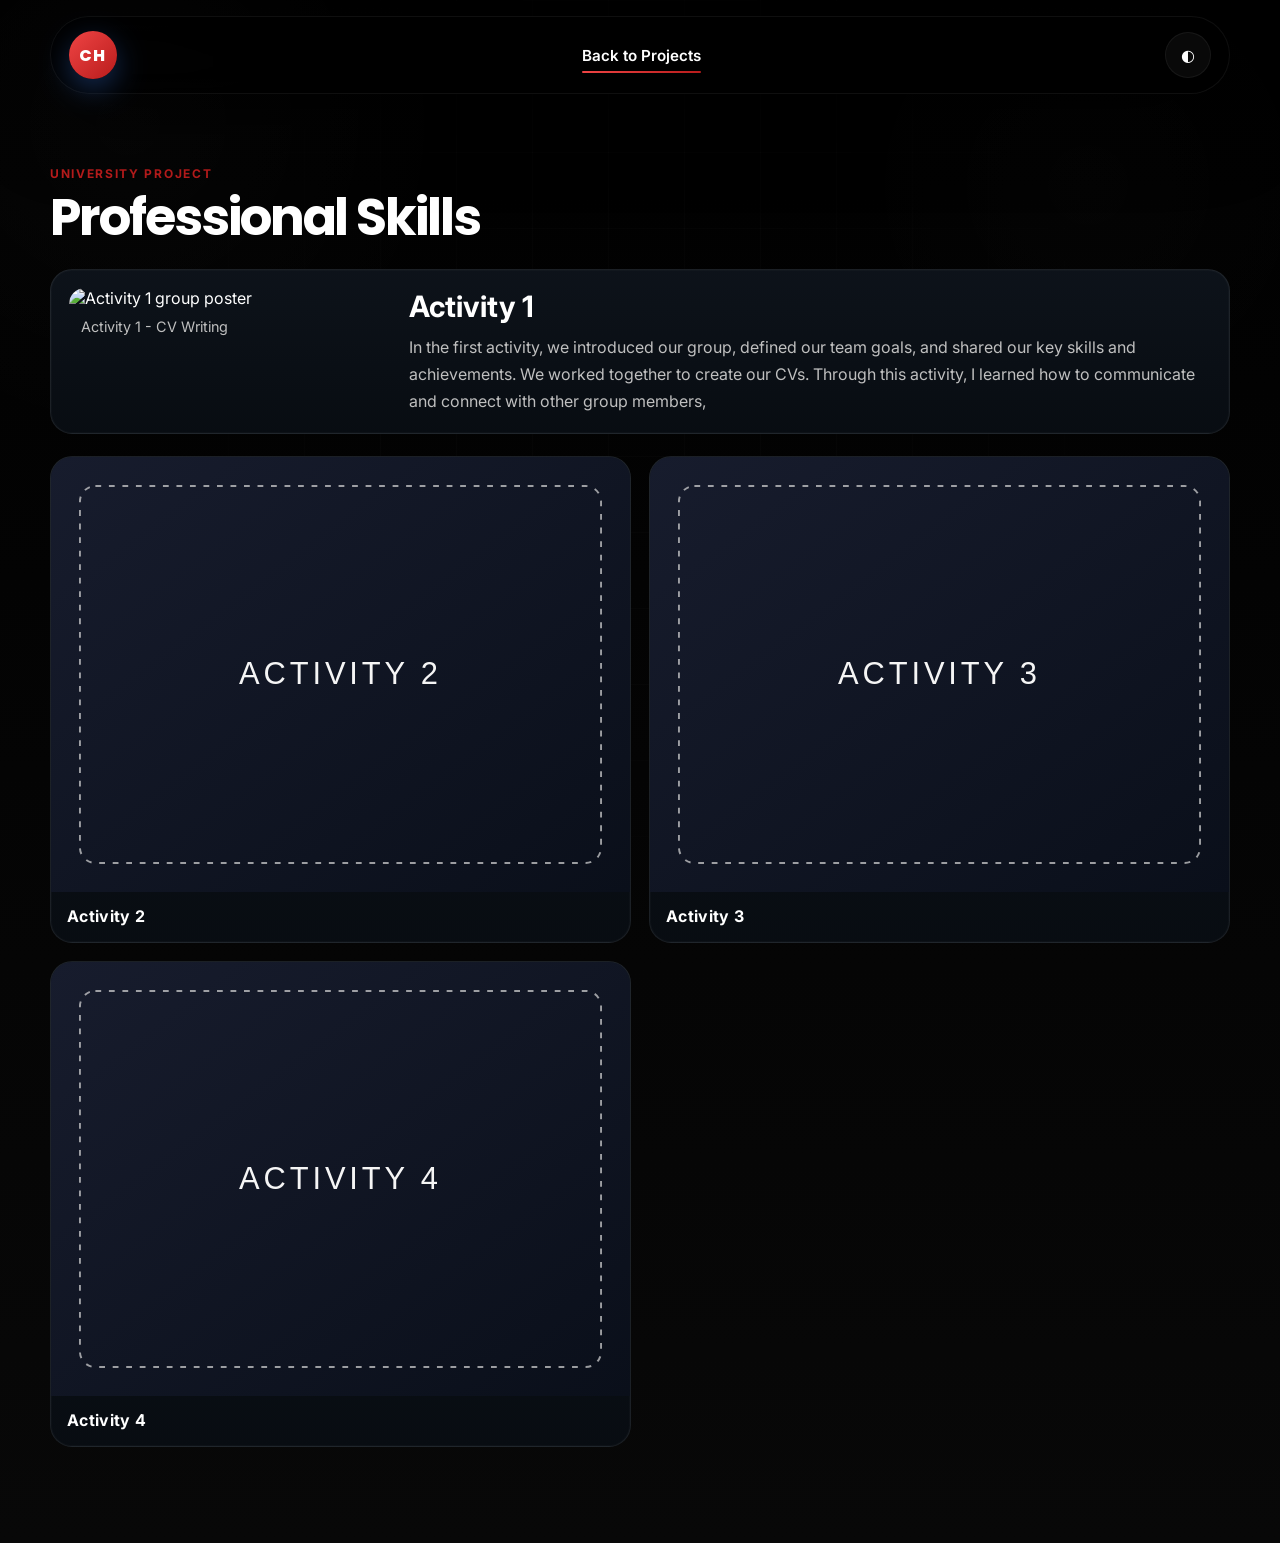
==== commit 15c9c634: "Updated Activity 1" ====
--- a/professional-skills.html
+++ b/professional-skills.html
@@ -37,16 +37,18 @@
             src="https://i.postimg.cc/ryR3fGk8/Whats-App-Image-2026-08-16-at-11-34-57.jpg"
             alt="Activity 1 group poster"
           />
-          <figcaption>Activity 1 - Original Photo</figcaption>
+          <figcaption>Activity 1 - CV Writing</figcaption>
         </figure>
 
         <article class="activity-focus-copy">
           <h3 id="activityOneTitle">Activity 1</h3>
           <p>
-            In this activity, we introduced our group, defined team goals, and shared our key skills and achievements.
-            This section is intentionally kept short so you can write your own reflection or description.
+            In the first activity, we introduced our group, defined our team goals, and shared our key skills and achievements. 
+            We worked together to create our CVs. Through this activity, 
+            I learned how to communicate and connect with other group members,
+
           </p>
-          <p class="activity-write-placeholder">Add your own write-up here about what you learned and your contribution.</p>
+         
         </article>
       </section>
 
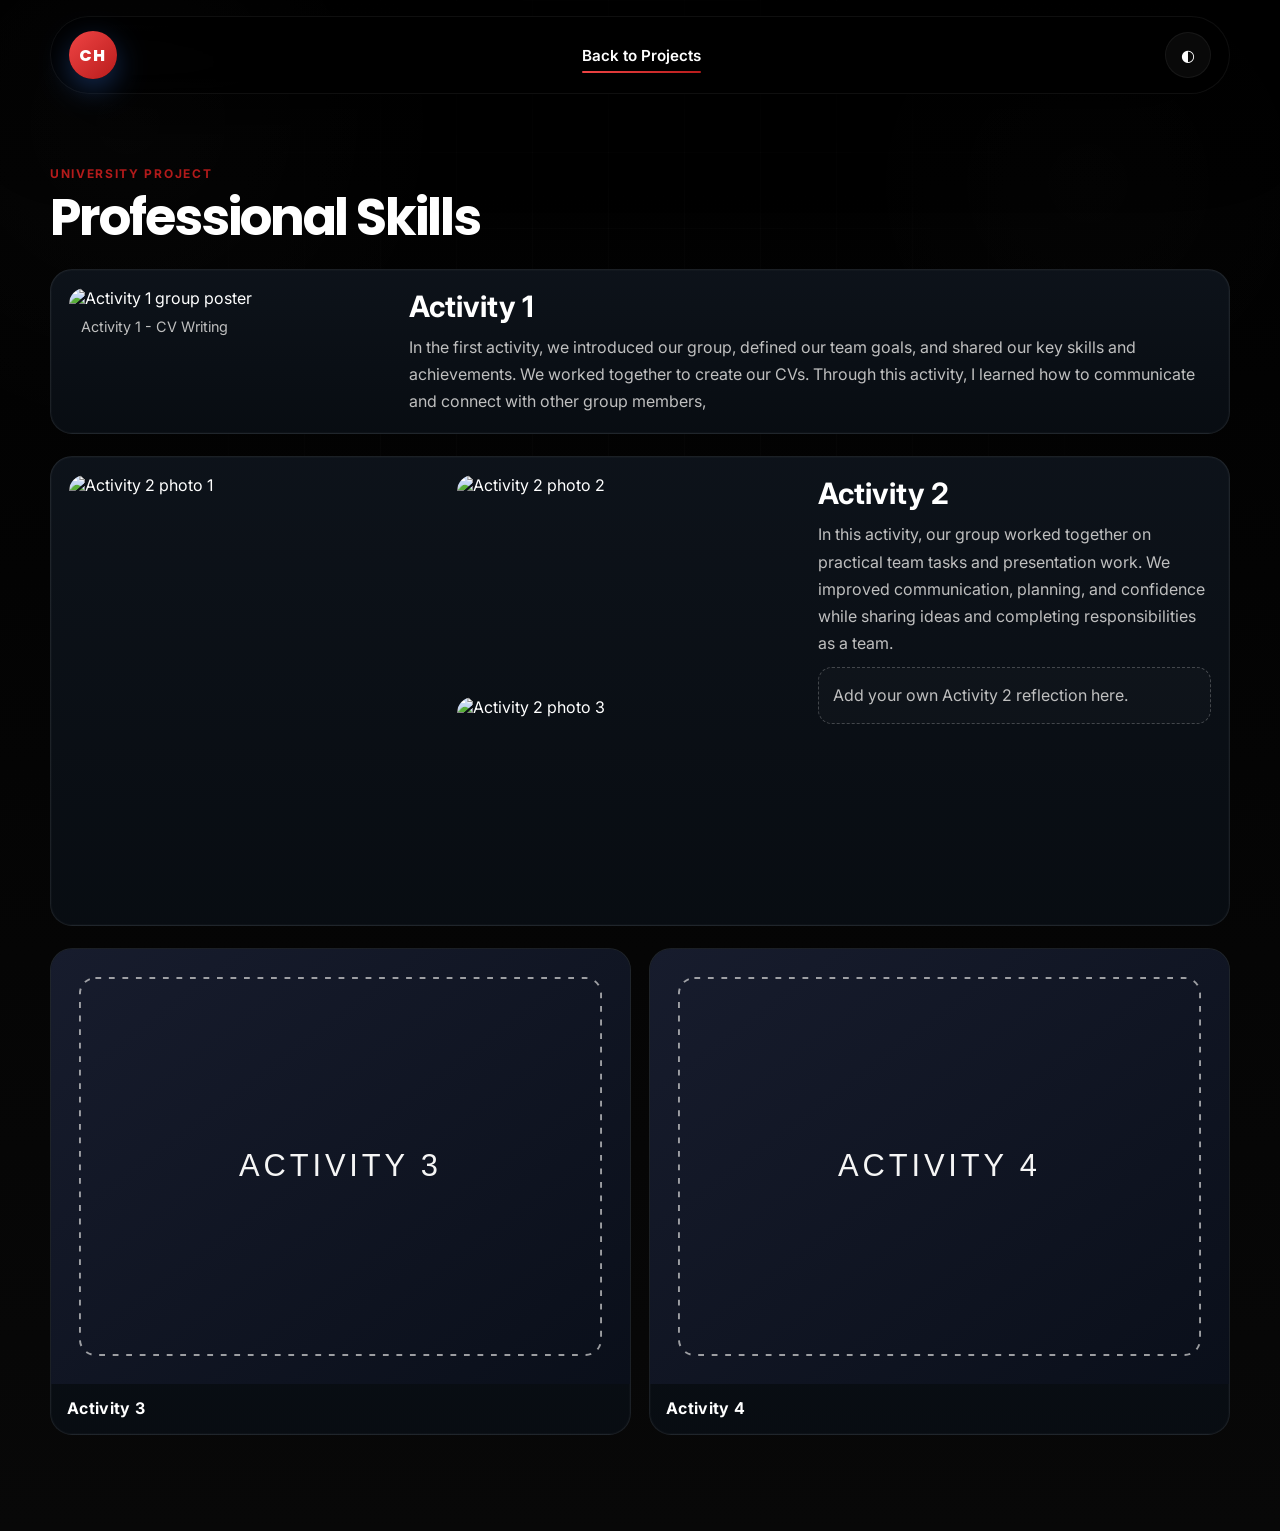
==== commit 5ba71f13: "Updated Activity 2" ====
--- a/professional-skills.html
+++ b/professional-skills.html
@@ -52,11 +52,40 @@
         </article>
       </section>
 
+      <section class="activity-focus activity-focus-multi" aria-labelledby="activityTwoTitle">
+        <div class="activity-focus-gallery">
+          <figure class="activity-focus-photo">
+            <img
+              src="https://i.postimg.cc/66R2tSKx/Whats-App-Image-2026-08-16-at-11-36-17.jpg"
+              alt="Activity 2 photo 1"
+            />
+          </figure>
+          <figure class="activity-focus-photo">
+            <img
+              src="https://i.postimg.cc/d0p3KRSJ/Whats-App-Image-2026-08-16-at-11-35-38.jpg"
+              alt="Activity 2 photo 2"
+            />
+          </figure>
+          <figure class="activity-focus-photo">
+            <img
+              src="https://i.postimg.cc/fyhbVzsz/Whats-App-Image-2026-08-16-at-11-37-16.jpg"
+              alt="Activity 2 photo 3"
+            />
+            <figcaption>Activity 2 - Team Task and Presentation</figcaption>
+          </figure>
+        </div>
+
+        <article class="activity-focus-copy">
+          <h3 id="activityTwoTitle">Activity 2</h3>
+          <p>
+            In this activity, our group worked together on practical team tasks and presentation work.
+            We improved communication, planning, and confidence while sharing ideas and completing responsibilities as a team.
+          </p>
+          <p class="activity-write-placeholder">Add your own Activity 2 reflection here.</p>
+        </article>
+      </section>
+
       <div class="gallery-grid">
-        <figure class="gallery-item">
-          <img src="assets/professional-skills/placeholder-2.svg" alt="Professional Skills activity 2" />
-          <figcaption>Activity 2</figcaption>
-        </figure>
         <figure class="gallery-item">
           <img src="assets/professional-skills/placeholder-3.svg" alt="Professional Skills activity 3" />
           <figcaption>Activity 3</figcaption>
--- a/styles.css
+++ b/styles.css
@@ -1174,6 +1174,34 @@
   line-height: 1.7;
 }
 
+.activity-focus-multi {
+  grid-template-columns: minmax(0, 1.3fr) minmax(300px, 0.7fr);
+}
+
+.activity-focus-gallery {
+  display: grid;
+  grid-template-columns: 1.1fr 1fr;
+  grid-auto-rows: 210px;
+  gap: 12px;
+}
+
+.activity-focus-gallery .activity-focus-photo {
+  height: 100%;
+}
+
+.activity-focus-gallery .activity-focus-photo:first-child {
+  grid-row: span 2;
+}
+
+.activity-focus-gallery .activity-focus-photo img {
+  height: 100%;
+  object-fit: cover;
+}
+
+.activity-focus-gallery .activity-focus-photo figcaption {
+  font-size: 0.85rem;
+}
+
 .activity-write-placeholder {
   margin-top: 14px;
   padding: 14px;
@@ -1541,6 +1569,10 @@
   }
 
   .activity-focus {
+    grid-template-columns: 1fr;
+  }
+
+  .activity-focus-gallery {
     grid-template-columns: 1fr;
   }
 
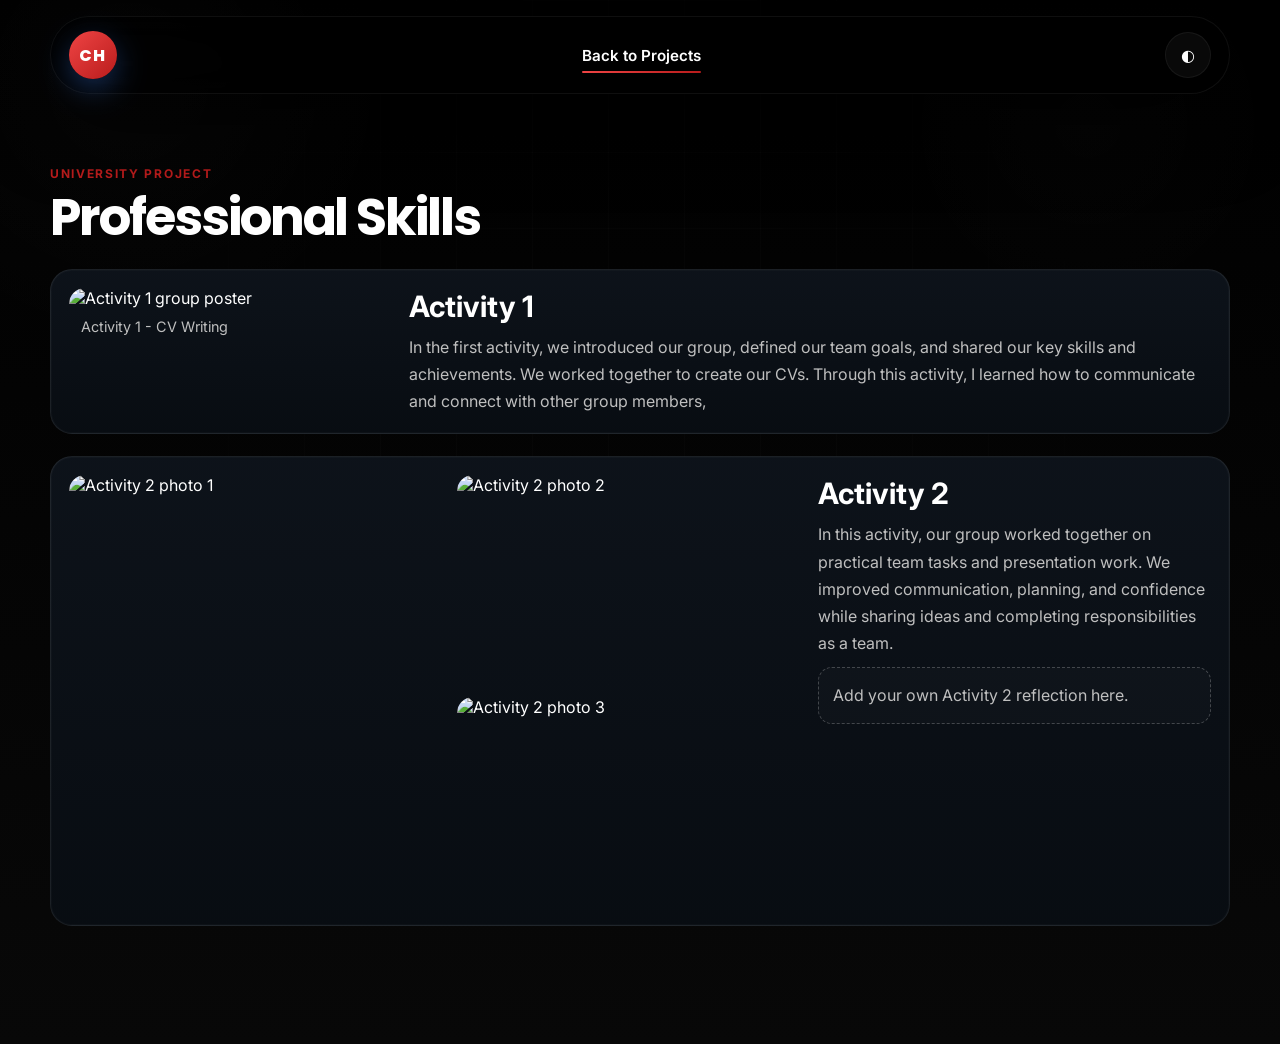
==== commit 934c58e5: "Updated project" ====
--- a/professional-skills.html
+++ b/professional-skills.html
@@ -85,16 +85,6 @@
         </article>
       </section>
 
-      <div class="gallery-grid">
-        <figure class="gallery-item">
-          <img src="assets/professional-skills/placeholder-3.svg" alt="Professional Skills activity 3" />
-          <figcaption>Activity 3</figcaption>
-        </figure>
-        <figure class="gallery-item">
-          <img src="assets/professional-skills/placeholder-4.svg" alt="Professional Skills activity 4" />
-          <figcaption>Activity 4</figcaption>
-        </figure>
-      </div>
     </main>
   </body>
 </html>
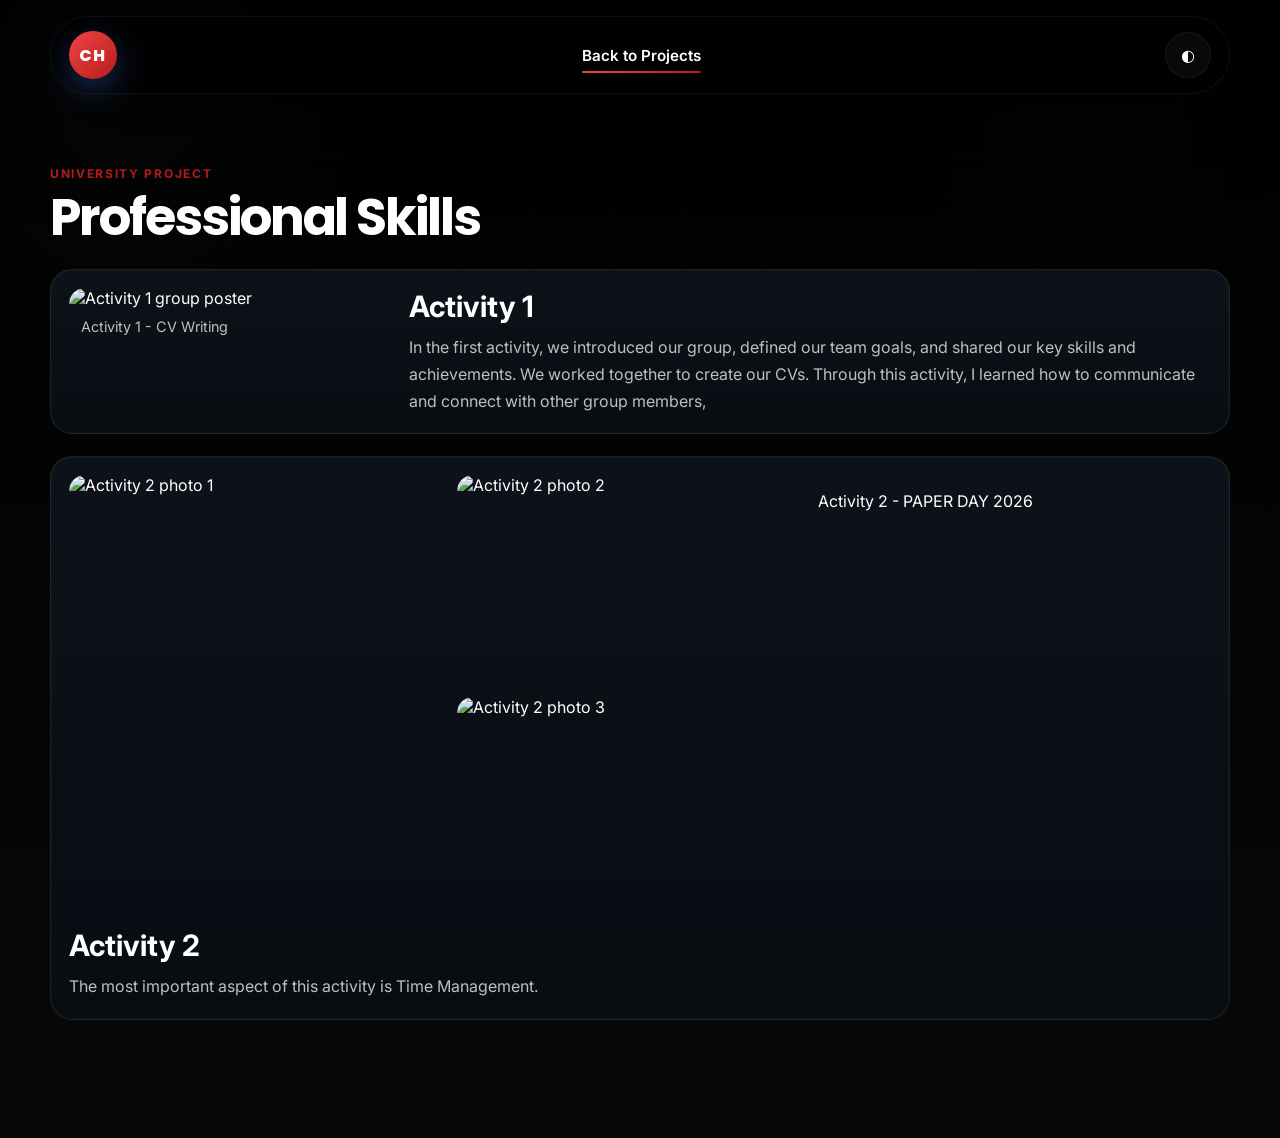
==== commit 787a7f46: "Updated Activity 2" ====
--- a/professional-skills.html
+++ b/professional-skills.html
@@ -71,17 +71,18 @@
               src="https://i.postimg.cc/fyhbVzsz/Whats-App-Image-2026-08-16-at-11-37-16.jpg"
               alt="Activity 2 photo 3"
             />
-            <figcaption>Activity 2 - Team Task and Presentation</figcaption>
           </figure>
         </div>
+        <p class="activity-focus-gallery-caption">Activity 2 - PAPER DAY 2026</p>
 
         <article class="activity-focus-copy">
           <h3 id="activityTwoTitle">Activity 2</h3>
           <p>
-            In this activity, our group worked together on practical team tasks and presentation work.
-            We improved communication, planning, and confidence while sharing ideas and completing responsibilities as a team.
+           The most important aspect 
+           of this activity is 
+           Time Management.
           </p>
-          <p class="activity-write-placeholder">Add your own Activity 2 reflection here.</p>
+        
         </article>
       </section>
 
